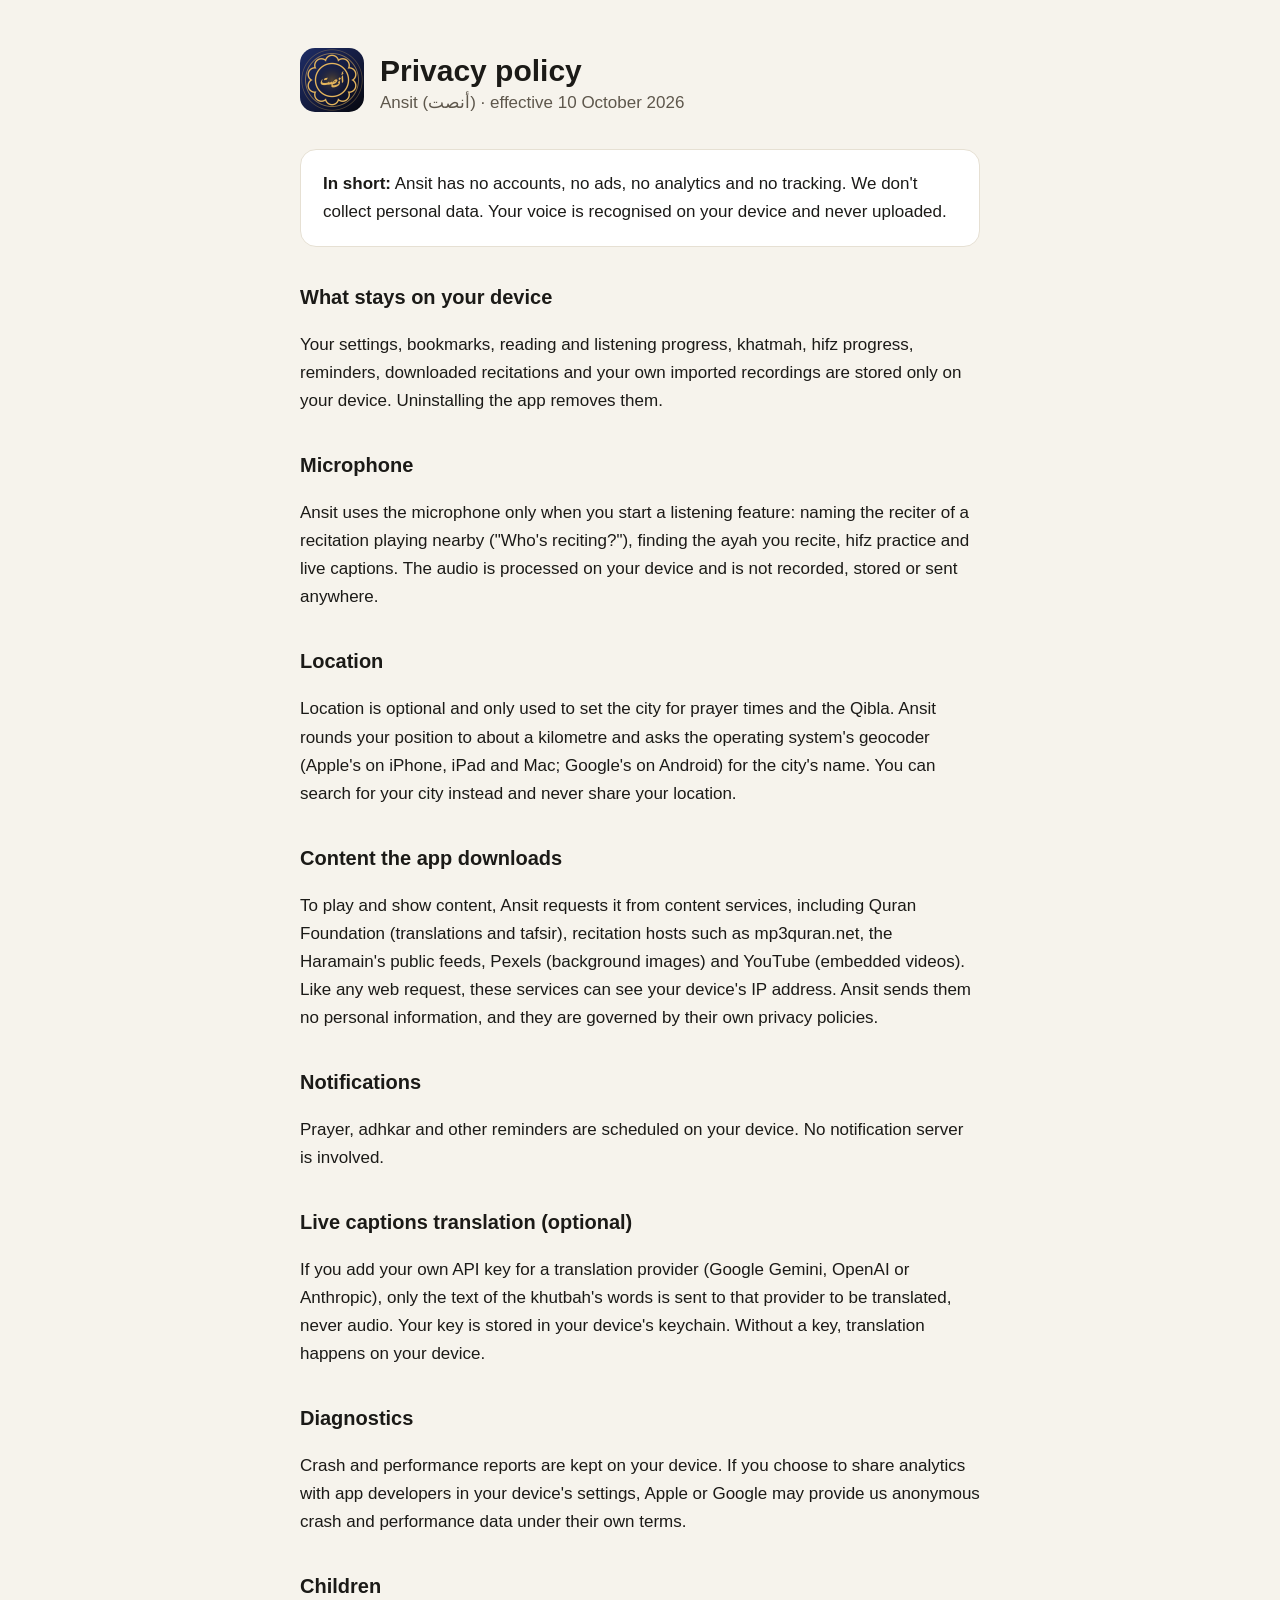
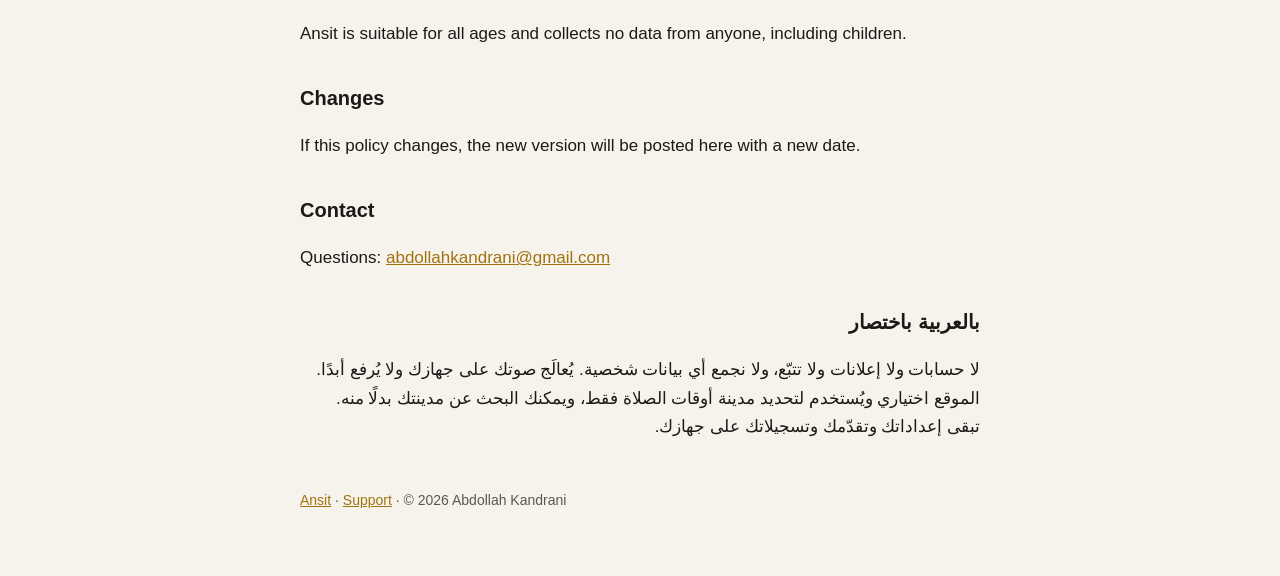
==== privacy.html @ ffb1aaa1 "Ansit: home, privacy policy and support pages" ====
<!doctype html><html lang="en"><head><meta charset="utf-8"><meta name="viewport" content="width=device-width,initial-scale=1">
<title>Privacy policy · Ansit</title><link rel="icon" href="assets/icon.png"><link rel="stylesheet" href="assets/site.css"></head><body><main>
<header><a href="./"><img src="assets/icon.png" alt="Ansit"></a><div><h1>Privacy policy</h1><div class="muted">Ansit (أنصت) · effective 10 October 2026</div></div></header>

<div class="card"><strong>In short:</strong> Ansit has no accounts, no ads, no analytics and no tracking. We don't collect personal data. Your voice is recognised on your device and never uploaded.</div>

<h2>What stays on your device</h2>
<p>Your settings, bookmarks, reading and listening progress, khatmah, hifz progress, reminders, downloaded recitations and your own imported recordings are stored only on your device. Uninstalling the app removes them.</p>

<h2>Microphone</h2>
<p>Ansit uses the microphone only when you start a listening feature: naming the reciter of a recitation playing nearby ("Who's reciting?"), finding the ayah you recite, hifz practice and live captions. The audio is processed on your device and is not recorded, stored or sent anywhere.</p>

<h2>Location</h2>
<p>Location is optional and only used to set the city for prayer times and the Qibla. Ansit rounds your position to about a kilometre and asks the operating system's geocoder (Apple's on iPhone, iPad and Mac; Google's on Android) for the city's name. You can search for your city instead and never share your location.</p>

<h2>Content the app downloads</h2>
<p>To play and show content, Ansit requests it from content services, including Quran Foundation (translations and tafsir), recitation hosts such as mp3quran.net, the Haramain's public feeds, Pexels (background images) and YouTube (embedded videos). Like any web request, these services can see your device's IP address. Ansit sends them no personal information, and they are governed by their own privacy policies.</p>

<h2>Notifications</h2>
<p>Prayer, adhkar and other reminders are scheduled on your device. No notification server is involved.</p>

<h2>Live captions translation (optional)</h2>
<p>If you add your own API key for a translation provider (Google Gemini, OpenAI or Anthropic), only the text of the khutbah's words is sent to that provider to be translated, never audio. Your key is stored in your device's keychain. Without a key, translation happens on your device.</p>

<h2>Diagnostics</h2>
<p>Crash and performance reports are kept on your device. If you choose to share analytics with app developers in your device's settings, Apple or Google may provide us anonymous crash and performance data under their own terms.</p>

<h2>Children</h2>
<p>Ansit is suitable for all ages and collects no data from anyone, including children.</p>

<h2>Changes</h2>
<p>If this policy changes, the new version will be posted here with a new date.</p>

<h2>Contact</h2>
<p>Questions: <a href="mailto:abdollahkandrani@gmail.com">abdollahkandrani@gmail.com</a></p>

<h2 dir="rtl">بالعربية باختصار</h2>
<p dir="rtl">لا حسابات ولا إعلانات ولا تتبّع، ولا نجمع أي بيانات شخصية. يُعالَج صوتك على جهازك ولا يُرفع أبدًا. الموقع اختياري ويُستخدم لتحديد مدينة أوقات الصلاة فقط، ويمكنك البحث عن مدينتك بدلًا منه. تبقى إعداداتك وتقدّمك وتسجيلاتك على جهازك.</p>

<footer><a href="./">Ansit</a> · <a href="support.html">Support</a> · © 2026 Abdollah Kandrani</footer>
</main></body></html>
---- assets/site.css ----
:root{--bg:#F6F3EC;--card:#fff;--ink:#1B1A17;--muted:#5E574C;--gold:#A2720F;--line:#E6E0D3;color-scheme:light}
@media (prefers-color-scheme:dark){:root{--bg:#0E1328;--card:#161C3A;--ink:#EEF0F8;--muted:#AEB4CC;--gold:#E3B45C;--line:#262E55;color-scheme:dark}}
*{box-sizing:border-box}
body{margin:0;background:var(--bg);color:var(--ink);font:17px/1.65 -apple-system,BlinkMacSystemFont,"Segoe UI",Roboto,"Noto Sans Arabic",sans-serif}
main{max-width:720px;margin:0 auto;padding:48px 20px 64px}
header{display:flex;align-items:center;gap:16px;margin-bottom:28px}
header img{width:64px;height:64px;border-radius:15px}
header a{color:inherit;text-decoration:none}
h1{font-size:30px;line-height:1.2;margin:0}
h2{font-size:20px;margin:34px 0 8px}
p,li{color:var(--ink)}
.muted{color:var(--muted)}
a{color:var(--gold)}
nav{display:flex;gap:18px;flex-wrap:wrap;margin:6px 0 0;font-size:15px}
.card{background:var(--card);border:1px solid var(--line);border-radius:16px;padding:20px 22px;margin:18px 0}
[dir=rtl]{font-family:"Noto Naskh Arabic","Geeza Pro",-apple-system,sans-serif}
footer{margin-top:48px;font-size:14px;color:var(--muted)}
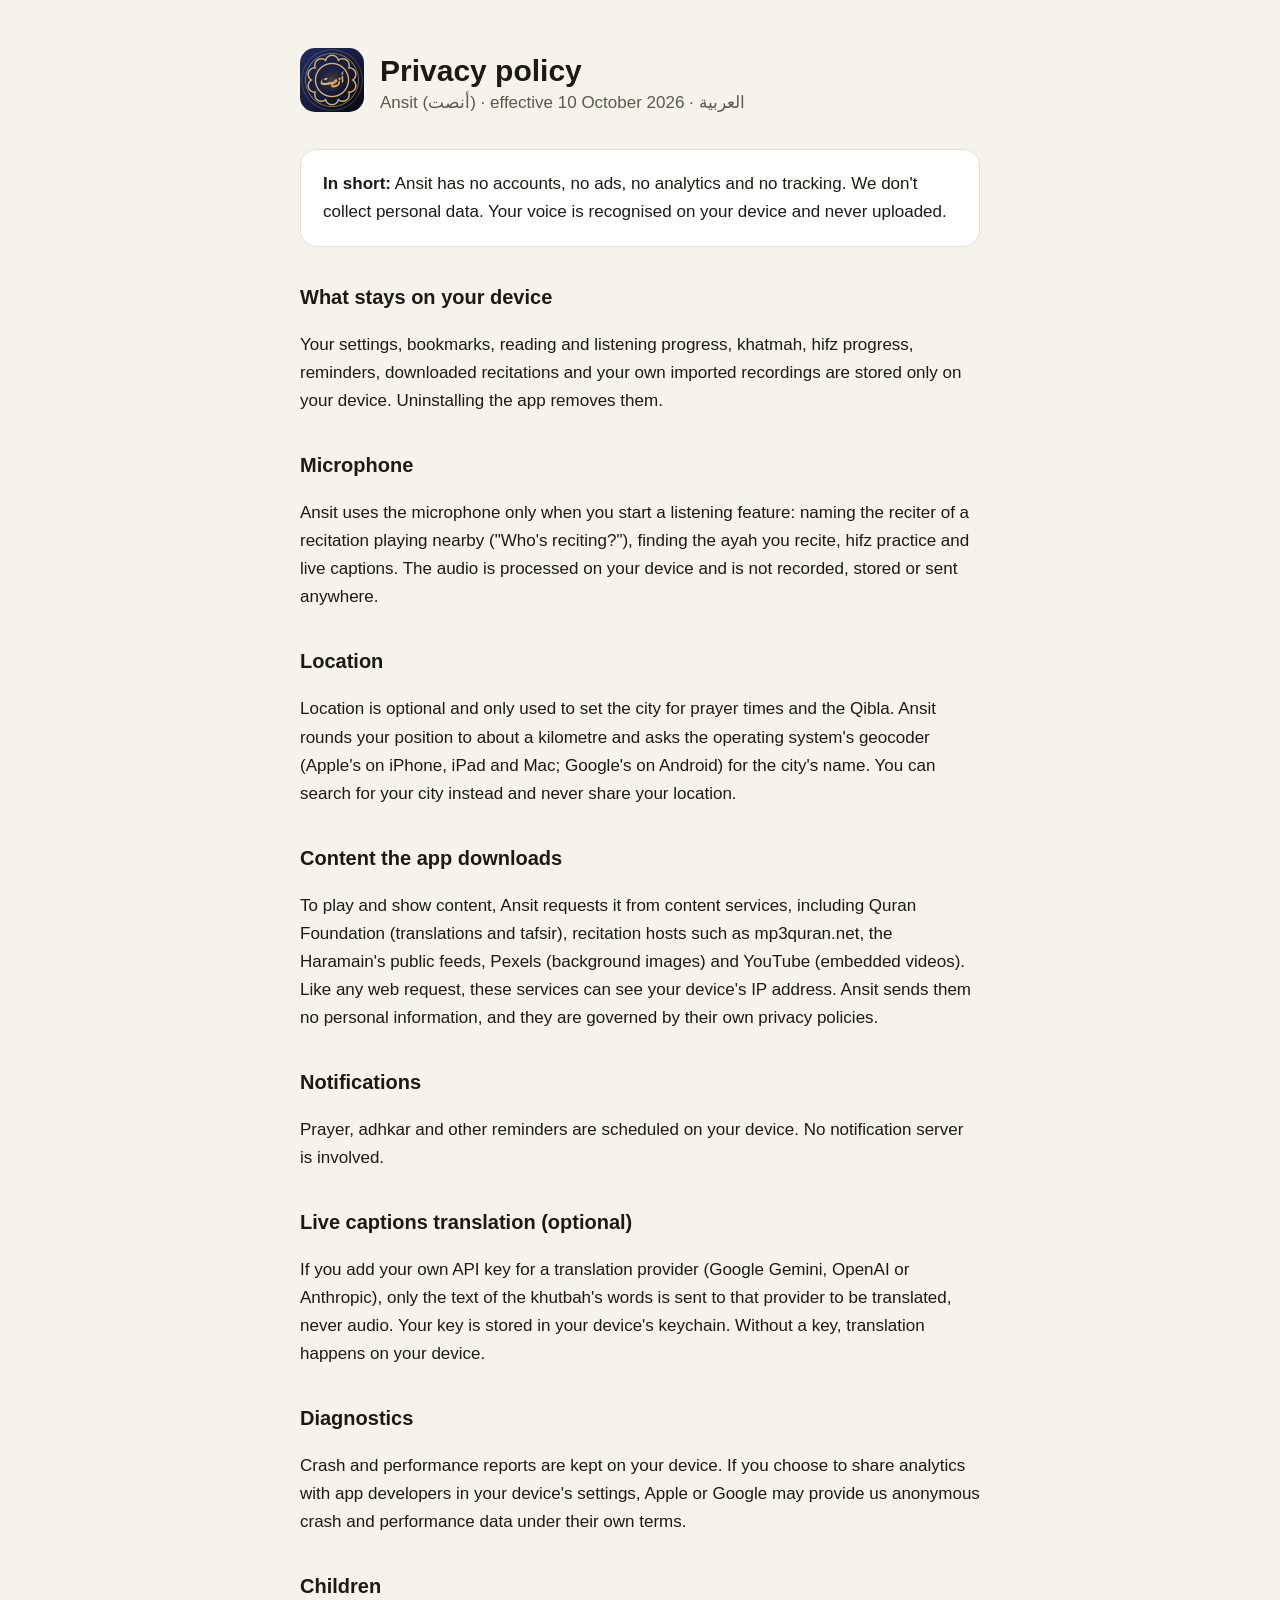
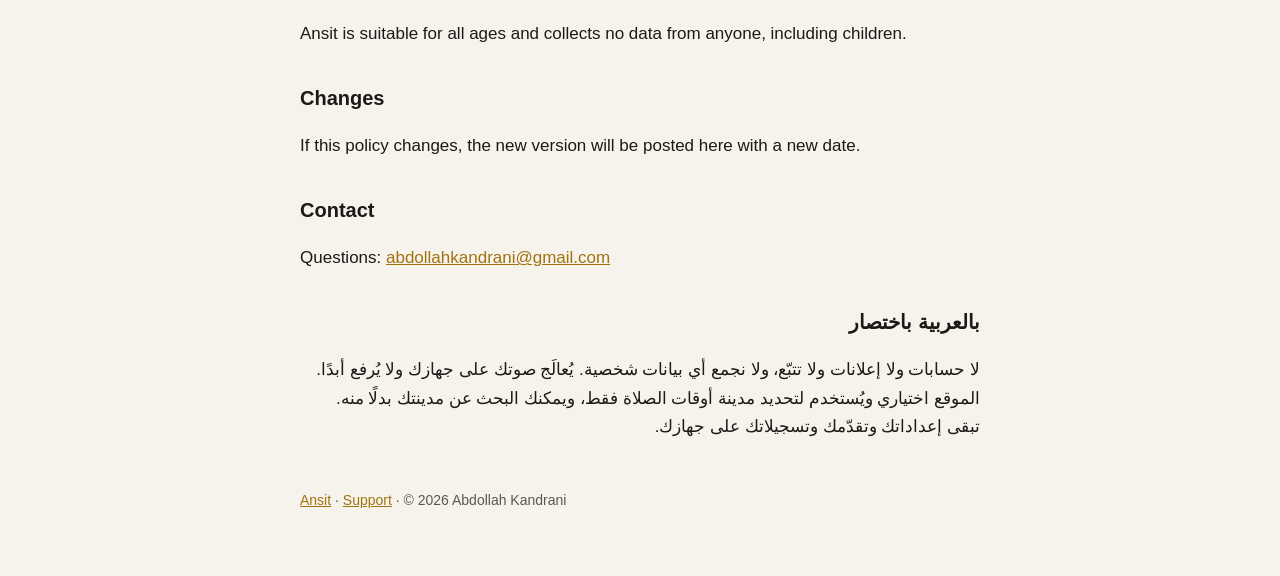
==== commit 30930f46: "Arabic privacy policy and support pages" ====
--- a/privacy.html
+++ b/privacy.html
@@ -1,6 +1,6 @@
 <!doctype html><html lang="en"><head><meta charset="utf-8"><meta name="viewport" content="width=device-width,initial-scale=1">
 <title>Privacy policy · Ansit</title><link rel="icon" href="assets/icon.png"><link rel="stylesheet" href="assets/site.css"></head><body><main>
-<header><a href="./"><img src="assets/icon.png" alt="Ansit"></a><div><h1>Privacy policy</h1><div class="muted">Ansit (أنصت) · effective 10 October 2026</div></div></header>
+<header><a href="./"><img src="assets/icon.png" alt="Ansit"></a><div><h1>Privacy policy</h1><div class="muted">Ansit (أنصت) · effective 10 October 2026 · <a href="privacy-ar.html">العربية</a></div></div></header>
 
 <div class="card"><strong>In short:</strong> Ansit has no accounts, no ads, no analytics and no tracking. We don't collect personal data. Your voice is recognised on your device and never uploaded.</div>
 
